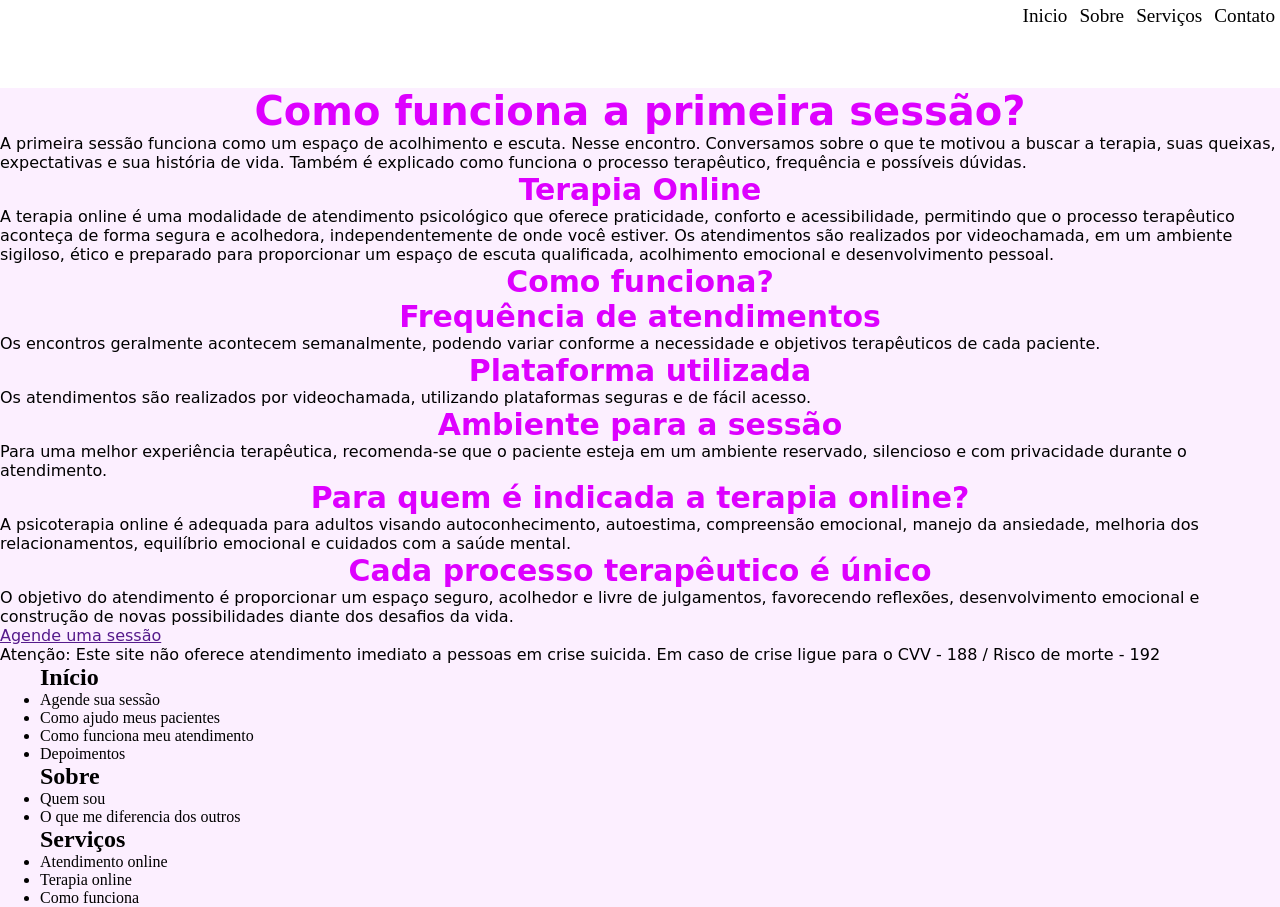
==== servicos.html @ 7c6607d5 "Adicionando conteúdo em desenvolvimento. A estrutura HTML foi elaborada ontem dia 02/06 durante a au" ====
<!DOCTYPE html>
<html lang="pt-br">

<head>
    <meta charset="UTF-8">
    <meta name="viewport" content="width=device-width, initial-scale=1.0">
    <title> Projeto Integrador</title>

    <style>
        *,
        *::after,
        *::before {
            margin: 0;
            padding: none;
        }

     

        body {
            background-color: #FCEFFF;
        }



        header {

            padding: 5px;
            background-color: white;
            height: 78px;
        }

        nav {
            display: flex;
            justify-content: space-between;
            align-items: center;
        }

        nav ul {
            list-style-type: none;
            gap: 0.75rem;
            display: flex;
        }




        nav a {
            text-decoration: none;
            text-align: right;
            color: black;
            width: 90px;
            font-size: 1.2rem;
            font-weight: none;
        }

        main {
            font-family: system-ui, -apple-system, BlinkMacSystemFont, 'Segoe UI', Roboto, Oxygen, Ubuntu, Cantarell, 'Open Sans', 'Helvetica Neue', sans-serif;

            h1,
            h2 {
                color: #DD00FF;
                text-align: center;
            }

            h1 {
                font-size: 2.5rem;

            }

            h2 {
                font-size: 1.87rem;

            }
        }

        .principal{

            display: flex;
            flex-direction: row;
            justify-content: space-around;
        }

                        


    </style>
</head>

<body>
    <header class="cabecalho">
        <nav class="cabecalho__layout">
            <img src="../Imagens para exercícios/Logotipo - Mode Light 2.0.jpg" alt="">
            <ul class="cabecalho__navegacao">
                <li><a href="#">Inicio</a></li>
                <li><a href="#">Sobre</a></li>
                <li><a href="#">Serviços</a></li>
                <li><a href="#">Contato</a></li>
            </ul>
        </nav>
    </header>
    <main>

        <div class="principal">
            <div class="inform">
                <h1> Como funciona a primeira sessão?</h1>

                <p>
                    A primeira sessão funciona como um espaço de acolhimento e escuta. Nesse encontro. Conversamos sobre
                    o
                    que te
                    motivou a buscar a terapia, suas queixas, expectativas e sua história de vida. Também é explicado
                    como
                    funciona
                    o processo terapêutico, frequência e possíveis dúvidas.
                </p>
            </div>

            <img class="img-principal" src="../Imagens para exercícios/MILENE FUNDO LIMPO 1.png" alt="">
        </div>







        <article>

            <h2>Terapia Online</h2>
            <p>A terapia online é uma modalidade de atendimento psicológico que oferece praticidade, conforto e
                acessibilidade, permitindo que o processo terapêutico aconteça de forma segura e acolhedora,
                independentemente de onde você estiver. Os atendimentos são realizados por videochamada, em um ambiente
                sigiloso, ético e preparado para proporcionar um espaço de escuta qualificada, acolhimento emocional e
                desenvolvimento pessoal.
            </p>
        </article>

        <article>
            <h2> Como funciona? </h2>
        </article>

        <article class="card">
            <h2>Frequência de atendimentos</h2>
            <p>Os encontros geralmente acontecem semanalmente, podendo variar conforme a necessidade e objetivos
                terapêuticos de cada paciente.</p>
        </article>

        <article class="card">
            <h2>Plataforma utilizada</h2>
            <p>Os atendimentos são realizados por videochamada, utilizando plataformas seguras e de fácil acesso.</p>
        </article>

        <article class="card">
            <h2>Ambiente para a sessão</h2>
            <p>Para uma melhor experiência terapêutica, recomenda-se que o paciente esteja em um ambiente reservado,
                silencioso e com privacidade durante o atendimento.</p>
        </article>

        <article class="card">
            <h2>Para quem é indicada a terapia online?</h2>
            <p>A psicoterapia online é adequada para adultos visando autoconhecimento, autoestima, compreensão
                emocional, manejo da ansiedade, melhoria dos relacionamentos, equilíbrio emocional e cuidados com a
                saúde mental.</p>
        </article>

        <article class="banner">
            <h2>Cada processo terapêutico é único</h2>
            <p>O objetivo do atendimento é proporcionar um espaço seguro, acolhedor e livre de julgamentos, favorecendo
                reflexões, desenvolvimento emocional e construção de novas possibilidades diante dos desafios da vida.
            </p>
            <a href="">Agende uma sessão</a>
            <img src="" alt="">
        </article>

        <p>Atenção: Este site não oferece atendimento imediato a pessoas em crise suicida.
            Em caso de crise ligue para o CVV - 188 / Risco de morte - 192</p>

    </main>

    <footer class="rodape">


        <ul class="inicio">
            <h2>Início</h2>
            <li>Agende sua sessão</li>
            <li>Como ajudo meus pacientes</li>
            <li>Como funciona meu atendimento</li>
            <li>Depoimentos</li>
        </ul>
        <ul class="sobre">
            <h2>Sobre</h2>
            <li>Quem sou </li>
            <li>O que me diferencia dos outros</li>

        </ul>

        <ul class="servicos">
            <h2>Serviços</h2>
            <li>Atendimento online</li>
            <li>Terapia online</li>
            <li>Como funciona</li>

        </ul>

    </footer>








</body>

</html>
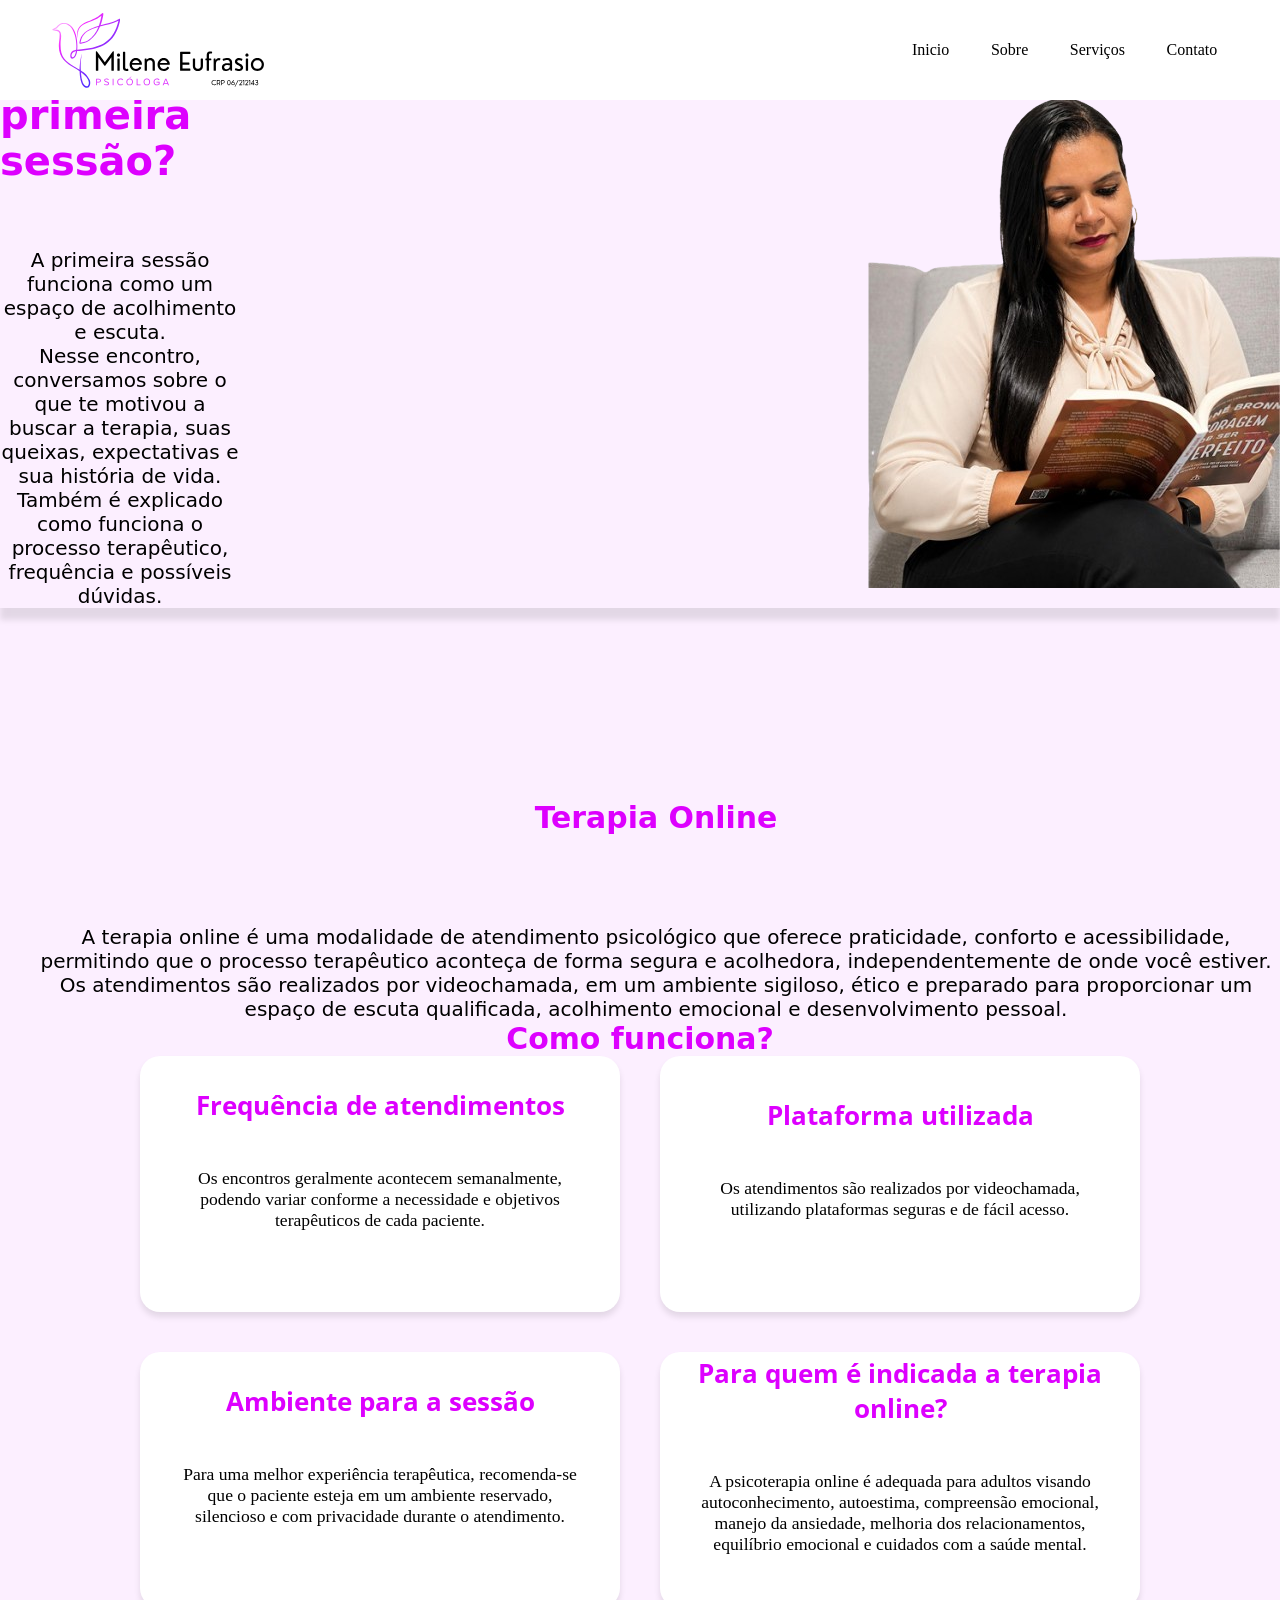
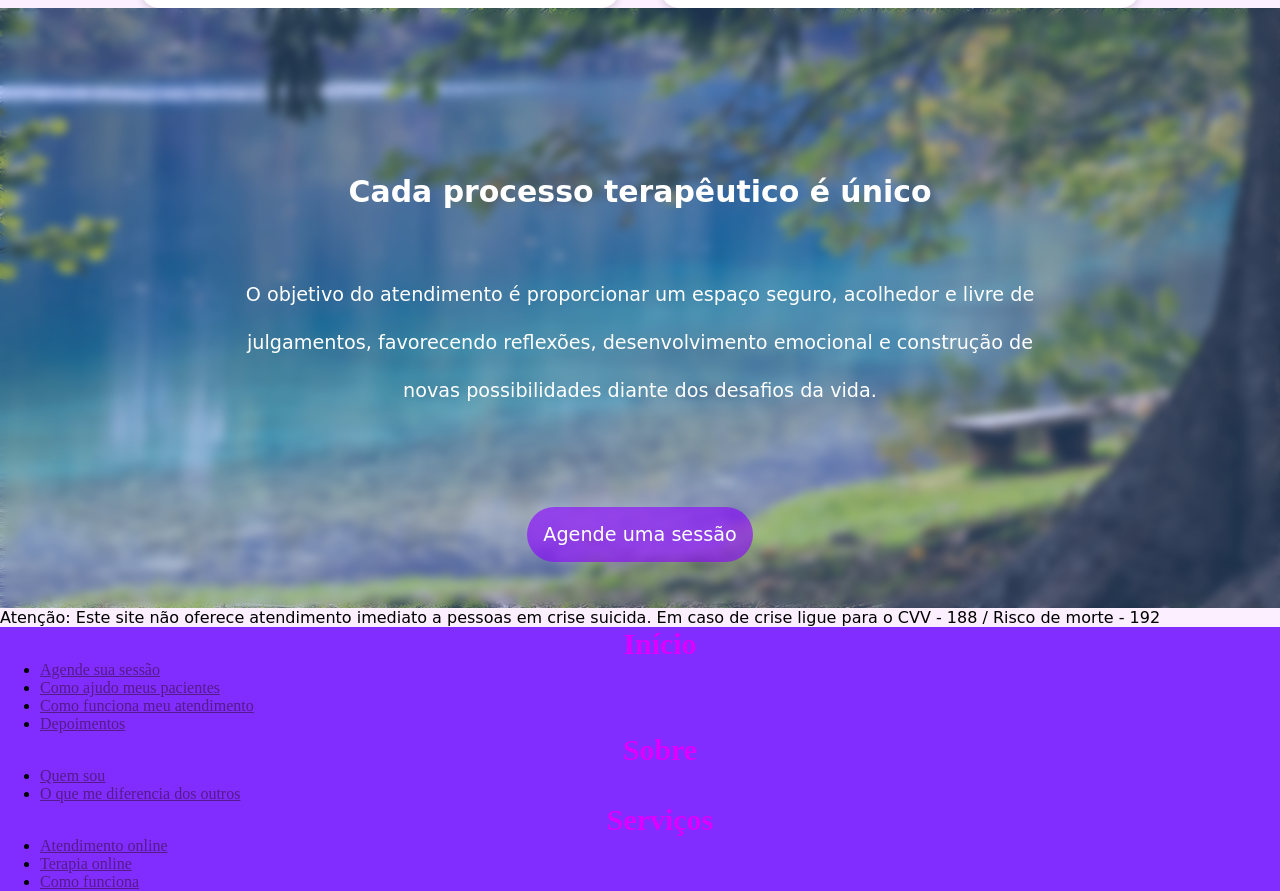
==== commit 25db27fc: "Feito HOJE ," ====
--- a/servicos.html
+++ b/servicos.html
@@ -1,95 +1,20 @@
 <!DOCTYPE html>
 <html lang="pt-br">
-
-<head>
-    <meta charset="UTF-8">
-    <meta name="viewport" content="width=device-width, initial-scale=1.0">
-    <title> Projeto Integrador</title>
-
-    <style>
-        *,
-        *::after,
-        *::before {
-            margin: 0;
-            padding: none;
-        }
-
-     
-
-        body {
-            background-color: #FCEFFF;
-        }
+    
+    <head>
+        <meta charset="UTF-8">
+        <meta name="viewport" content="width=device-width, initial-scale=1.0">
+        <title> Projeto Integrador</title>
+        
+   <link rel="stylesheet" href="assets/css/servicos.css">
+    
+</head>
 
 
-
-        header {
-
-            padding: 5px;
-            background-color: white;
-            height: 78px;
-        }
-
-        nav {
-            display: flex;
-            justify-content: space-between;
-            align-items: center;
-        }
-
-        nav ul {
-            list-style-type: none;
-            gap: 0.75rem;
-            display: flex;
-        }
-
-
-
-
-        nav a {
-            text-decoration: none;
-            text-align: right;
-            color: black;
-            width: 90px;
-            font-size: 1.2rem;
-            font-weight: none;
-        }
-
-        main {
-            font-family: system-ui, -apple-system, BlinkMacSystemFont, 'Segoe UI', Roboto, Oxygen, Ubuntu, Cantarell, 'Open Sans', 'Helvetica Neue', sans-serif;
-
-            h1,
-            h2 {
-                color: #DD00FF;
-                text-align: center;
-            }
-
-            h1 {
-                font-size: 2.5rem;
-
-            }
-
-            h2 {
-                font-size: 1.87rem;
-
-            }
-        }
-
-        .principal{
-
-            display: flex;
-            flex-direction: row;
-            justify-content: space-around;
-        }
-
-                        
-
-
-    </style>
-</head>
-
 <body>
-    <header class="cabecalho">
+    <header class="cabecalho" style="background-color: white;">
         <nav class="cabecalho__layout">
-            <img src="../Imagens para exercícios/Logotipo - Mode Light 2.0.jpg" alt="">
+            <img src="assets/imgs/logotipo.svg" alt="" class="logotipo">
             <ul class="cabecalho__navegacao">
                 <li><a href="#">Inicio</a></li>
                 <li><a href="#">Sobre</a></li>
@@ -104,101 +29,111 @@
             <div class="inform">
                 <h1> Como funciona a primeira sessão?</h1>
 
-                <p>
-                    A primeira sessão funciona como um espaço de acolhimento e escuta. Nesse encontro. Conversamos sobre
-                    o
-                    que te
-                    motivou a buscar a terapia, suas queixas, expectativas e sua história de vida. Também é explicado
-                    como
-                    funciona
-                    o processo terapêutico, frequência e possíveis dúvidas.
-                </p>
+                <p>A primeira sessão funciona como um espaço de acolhimento e escuta. <br> Nesse encontro, conversamos sobre o que te motivou a buscar a terapia, suas queixas, expectativas e sua história de vida. <br> Também é explicado como funciona o processo terapêutico, frequência e possíveis dúvidas.</p>
+                    
+
+                
+
+
+
             </div>
-
-            <img class="img-principal" src="../Imagens para exercícios/MILENE FUNDO LIMPO 1.png" alt="">
+        
+            <img class="imgprincipal" src="assets/imgs/imgServicos.png">
         </div>
 
 
+        <article class=" terapia">
+
+            <h2>Terapia Online</h2>
+
+            <p>A terapia online é uma modalidade de atendimento psicológico que oferece praticidade, conforto e
+                acessibilidade, permitindo que o processo terapêutico aconteça de forma segura e acolhedora,
+                independentemente de onde você estiver.
+
+            <p>Os atendimentos são realizados por videochamada, em um ambiente
+                sigiloso, ético e preparado para proporcionar um espaço de escuta qualificada, acolhimento emocional e
+                desenvolvimento pessoal.</p>
+            </p>
+            </article>
+
+            <article class="cards">
+                <h2> Como funciona? </h2>
+                <div class="container">
+                    <article class="card">
+                        <h3>Frequência de atendimentos</h3>
+                        <p>Os encontros geralmente acontecem semanalmente, podendo variar conforme a necessidade e
+                            objetivos
+                            terapêuticos de cada paciente.</p>
+                    </article>
+
+                    <article class="card">
+                        <h3>Plataforma utilizada</h3>
+                        <p>Os atendimentos são realizados por videochamada, utilizando plataformas seguras e de fácil
+                            acesso.
+                        </p>
+                    </article>
+
+                    <article class="card">
+                        <h3>Ambiente para a sessão</h3>
+                        <p>Para uma melhor experiência terapêutica, recomenda-se que o paciente esteja em um ambiente
+                            reservado,
+                            silencioso e com privacidade durante o atendimento.</p>
+                    </article>
+
+                    <article class="card">
+                        <h3>Para quem é indicada a terapia online?</h3>
+                        <p>A psicoterapia online é adequada para adultos visando autoconhecimento, autoestima,
+                            compreensão
+                            emocional, manejo da ansiedade, melhoria dos relacionamentos, equilíbrio emocional e
+                            cuidados
+                            com a
+                            saúde mental.</p>
+                    </article>
+
+                </div>
+            </article>
 
 
+            <article class="banner">
+                <div class="interno">
+                    <h2>Cada processo terapêutico é único</h2>
 
+                    <p>O objetivo do atendimento é proporcionar um espaço seguro, acolhedor e livre de julgamentos,
+                        favorecendo
+                        reflexões, desenvolvimento emocional e construção de novas possibilidades diante dos desafios da
+                        vida.
+                    </p>
+                    <a href="">Agende uma sessão</a>
 
+                </div>
+            </article>
 
-        <article>
-
-            <h2>Terapia Online</h2>
-            <p>A terapia online é uma modalidade de atendimento psicológico que oferece praticidade, conforto e
-                acessibilidade, permitindo que o processo terapêutico aconteça de forma segura e acolhedora,
-                independentemente de onde você estiver. Os atendimentos são realizados por videochamada, em um ambiente
-                sigiloso, ético e preparado para proporcionar um espaço de escuta qualificada, acolhimento emocional e
-                desenvolvimento pessoal.
-            </p>
-        </article>
-
-        <article>
-            <h2> Como funciona? </h2>
-        </article>
-
-        <article class="card">
-            <h2>Frequência de atendimentos</h2>
-            <p>Os encontros geralmente acontecem semanalmente, podendo variar conforme a necessidade e objetivos
-                terapêuticos de cada paciente.</p>
-        </article>
-
-        <article class="card">
-            <h2>Plataforma utilizada</h2>
-            <p>Os atendimentos são realizados por videochamada, utilizando plataformas seguras e de fácil acesso.</p>
-        </article>
-
-        <article class="card">
-            <h2>Ambiente para a sessão</h2>
-            <p>Para uma melhor experiência terapêutica, recomenda-se que o paciente esteja em um ambiente reservado,
-                silencioso e com privacidade durante o atendimento.</p>
-        </article>
-
-        <article class="card">
-            <h2>Para quem é indicada a terapia online?</h2>
-            <p>A psicoterapia online é adequada para adultos visando autoconhecimento, autoestima, compreensão
-                emocional, manejo da ansiedade, melhoria dos relacionamentos, equilíbrio emocional e cuidados com a
-                saúde mental.</p>
-        </article>
-
-        <article class="banner">
-            <h2>Cada processo terapêutico é único</h2>
-            <p>O objetivo do atendimento é proporcionar um espaço seguro, acolhedor e livre de julgamentos, favorecendo
-                reflexões, desenvolvimento emocional e construção de novas possibilidades diante dos desafios da vida.
-            </p>
-            <a href="">Agende uma sessão</a>
-            <img src="" alt="">
-        </article>
-
-        <p>Atenção: Este site não oferece atendimento imediato a pessoas em crise suicida.
-            Em caso de crise ligue para o CVV - 188 / Risco de morte - 192</p>
+            <p>Atenção: Este site não oferece atendimento imediato a pessoas em crise suicida.
+                Em caso de crise ligue para o CVV - 188 / Risco de morte - 192</p>
 
     </main>
 
     <footer class="rodape">
 
 
-        <ul class="inicio">
+        <ul class="footer">
             <h2>Início</h2>
-            <li>Agende sua sessão</li>
-            <li>Como ajudo meus pacientes</li>
-            <li>Como funciona meu atendimento</li>
-            <li>Depoimentos</li>
-        </ul>
-        <ul class="sobre">
+            <li><a href="">Agende sua sessão</a></li>
+            <li><a href="">Como ajudo meus pacientes</a></li>
+            <li><a href="">Como funciona meu atendimento</a></li>
+            <li><a href="">Depoimentos</a></li>
+      
+       
             <h2>Sobre</h2>
-            <li>Quem sou </li>
-            <li>O que me diferencia dos outros</li>
+            <li><a href="">Quem sou </a></li>
+            <li><a href="">O que me diferencia dos outros</a></li>
 
-        </ul>
+      
 
-        <ul class="servicos">
             <h2>Serviços</h2>
-            <li>Atendimento online</li>
-            <li>Terapia online</li>
-            <li>Como funciona</li>
+            <li><a href="">Atendimento online</a></li>
+            <li><a href="">Terapia online</a></li>
+            <li><a href="">Como funciona</a></li>
 
         </ul>
 
--- a/assets/css/servicos.css
+++ b/assets/css/servicos.css
@@ -0,0 +1,204 @@
+@import url(variaveis.css);
+@import url(animacoes.css);
+@import url(componentes.css);
+
+*,
+*::after,
+*::before {
+margin: 0;
+padding: none;
+}
+
+
+body {
+background-color: #FCEFFF;
+}
+
+
+h1,
+h2,
+h3 {
+color: #DD00FF;
+
+
+}
+
+h2 {
+font-size: 1.87rem;
+text-align: center;
+}
+
+main {
+font-family: system-ui, -apple-system, BlinkMacSystemFont, 'Segoe UI', Roboto, Oxygen, Ubuntu, Cantarell, 'Open Sans', 'Helvetica Neue', sans-serif;
+
+h1 {
+font-size: 2.5rem;
+
+}
+
+.principal {
+align-items: center;
+display: flex;
+flex-direction: row;
+justify-content: space-around;
+
+box-shadow: rgba(0, 0, 0, 0.100) 0px 12px 6px;
+border-radius: 0px;
+
+
+
+
+
+.inform { 
+    max-width: 800px;
+    padding-inline-end: 600px;
+    display: flex;
+    align-items: center;
+    gap: 4rem;
+    flex-direction: column;
+    p {
+        text-align: center;
+        font-size: 1.25rem;
+        
+
+    }
+
+}
+
+}
+
+.terapia {
+
+margin-top: 12rem;
+text-align: center;
+font-size: 1.25rem;
+margin-left: 2rem;
+
+h2 {
+    text-align: center;
+    margin-bottom: 90px;
+}
+
+
+}
+
+.cards {
+display: flex;
+max-width: 1000px;
+margin-inline: auto;
+
+
+
+
+flex-direction: column;
+
+}
+
+.card {
+display: flex;
+flex-direction: column;
+justify-content: center;
+text-align: center;
+align-items: center;
+gap: 45px;
+width: 28rem;
+height: 14rem;
+padding: 1rem;
+background-color: white;
+box-shadow: rgba(0, 0, 0, 0.100) 0px 5px 6px;
+border-radius: 20px;
+
+p {
+    width: 25rem;
+    font-family: Roboto;
+    font-size: 1.1rem;
+    font-weight: 400;
+    margin-top: 50px;
+}
+
+h3 {
+    font-family: 'Open Sans';
+    font-size: 1.6rem;
+    margin-block: -50px;
+
+
+}
+
+
+
+
+
+}
+
+.container {
+display: flex;
+
+flex-wrap: wrap;
+align-items: center;
+gap: 40px;
+
+
+}
+
+.banner {
+background-size: cover;
+background-repeat: no-repeat;
+background-position: 0 80%;
+background-image: url(../imgs/fundo.jpg);
+height: 600px;
+position: relative;
+z-index: 0;
+}
+
+.banner::before {
+content: "";
+position: absolute;
+inset: 0;
+background-color: rgba(98, 166, 255, 0.30);
+z-index: 1;
+backdrop-filter: blur(5px);
+}
+
+
+.interno {
+
+    text-align: center;
+    font-size: 1.2rem;
+    margin-bottom: 4rem;
+    padding: 10rem;
+    position: relative;
+    z-index: 2;
+    color: white;
+    line-height: 3rem;
+
+    h2 {
+        color: white;
+        margin-block-end: 55px;
+    }
+
+    p {
+        margin-inline: auto;
+        max-width: 800px;
+    }
+
+
+
+    a {
+        text-decoration: none;
+        color: white;
+        background-color: #8a04ff9f;
+        padding: 1rem;
+        line-height: 15rem;
+        border-radius: 3rem;
+
+    }
+}
+}
+
+.rodape {
+    background-color: black;
+}
+
+.footer {
+    background-color: #812DFF;
+}
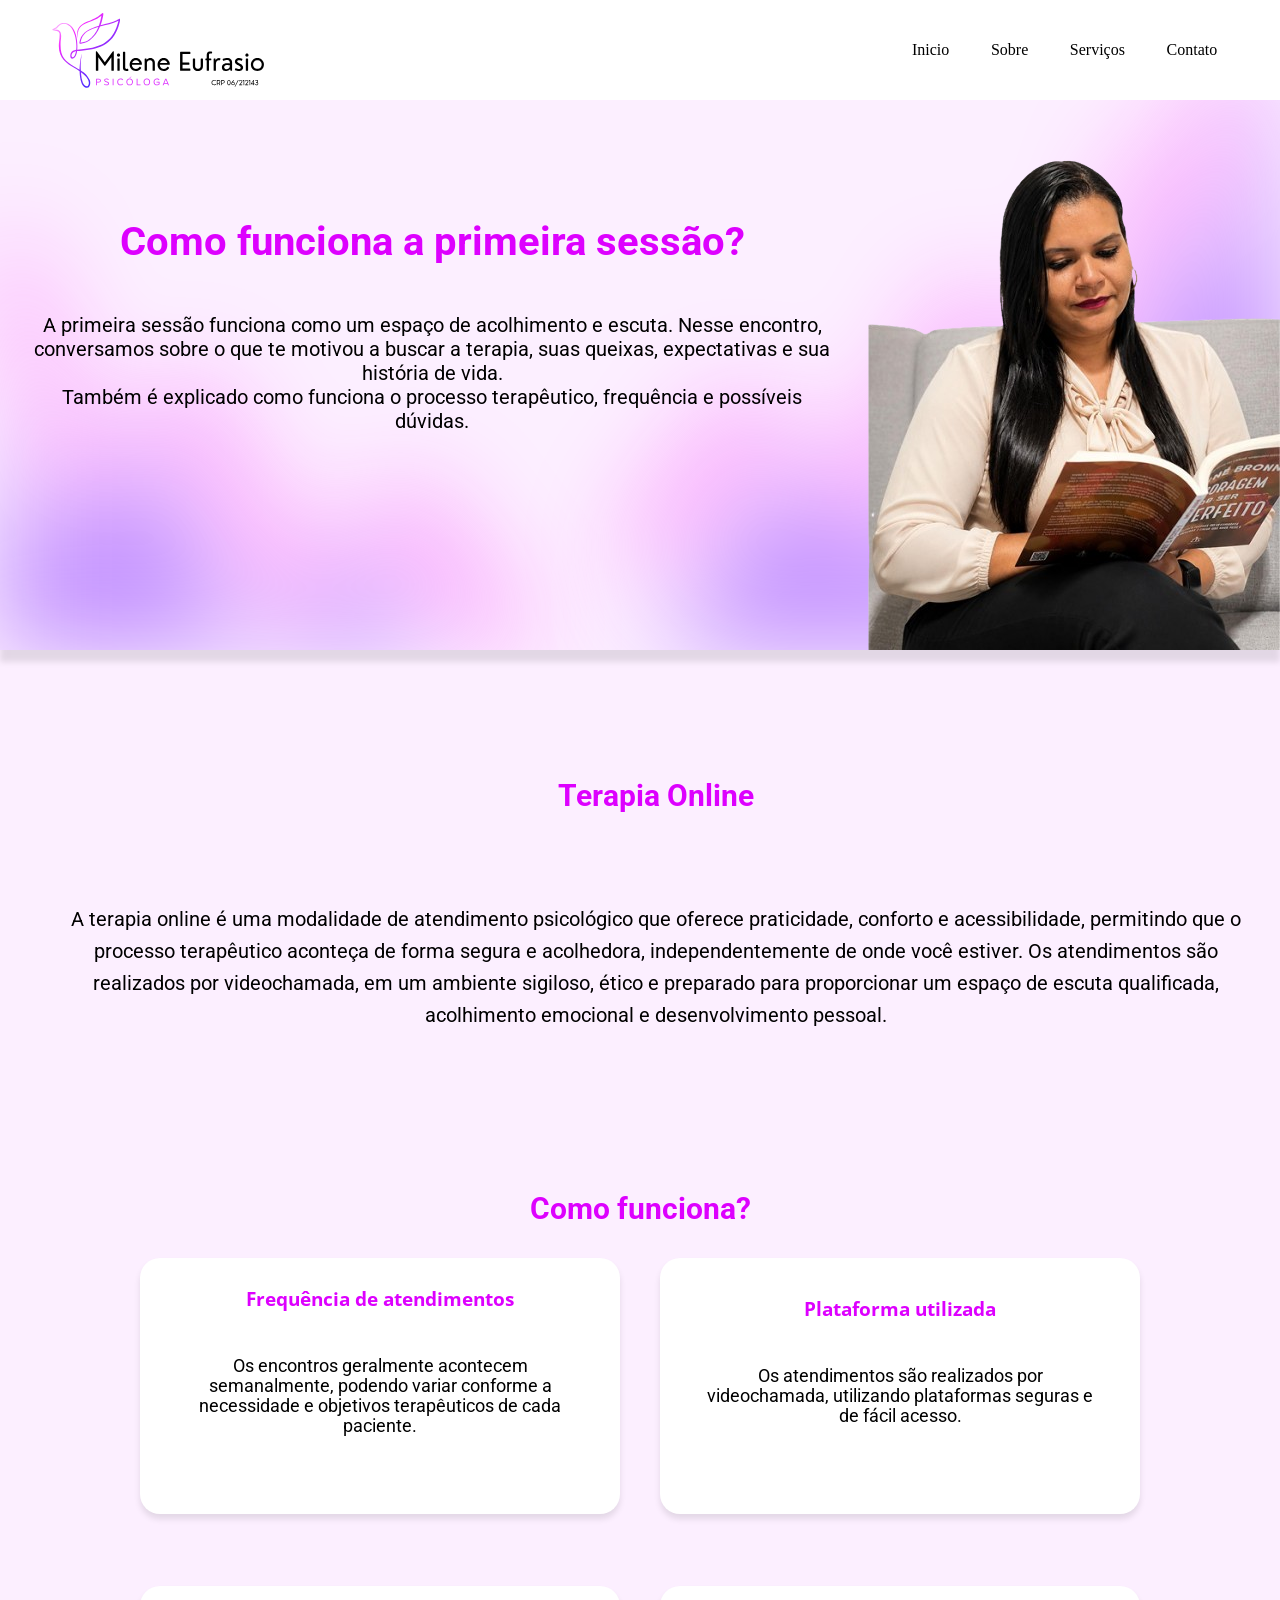
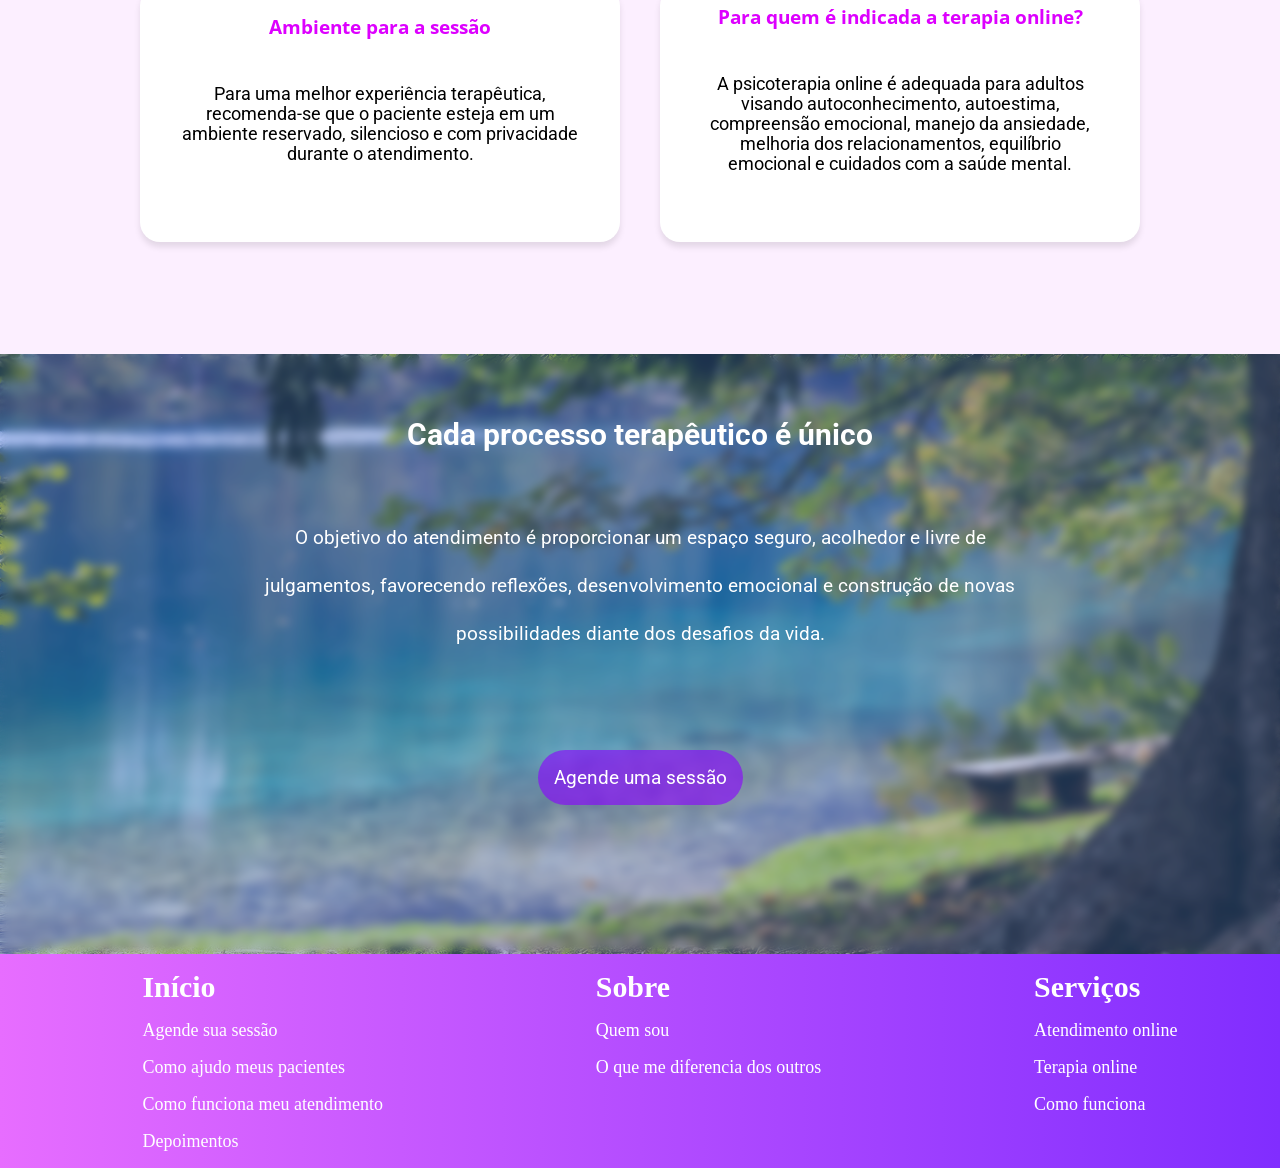
==== commit 071abe05: "hoje 09/06" ====
--- a/servicos.html
+++ b/servicos.html
@@ -1,13 +1,13 @@
 <!DOCTYPE html>
 <html lang="pt-br">
-    
-    <head>
-        <meta charset="UTF-8">
-        <meta name="viewport" content="width=device-width, initial-scale=1.0">
-        <title> Projeto Integrador</title>
-        
-   <link rel="stylesheet" href="assets/css/servicos.css">
-    
+
+<head>
+    <meta charset="UTF-8">
+    <meta name="viewport" content="width=device-width, initial-scale=1.0">
+    <title> Projeto Integrador</title>
+
+    <link rel="stylesheet" href="assets/css/servicos.css">
+
 </head>
 
 
@@ -29,15 +29,18 @@
             <div class="inform">
                 <h1> Como funciona a primeira sessão?</h1>
 
-                <p>A primeira sessão funciona como um espaço de acolhimento e escuta. <br> Nesse encontro, conversamos sobre o que te motivou a buscar a terapia, suas queixas, expectativas e sua história de vida. <br> Também é explicado como funciona o processo terapêutico, frequência e possíveis dúvidas.</p>
-                    
+                <p>A primeira sessão funciona como um espaço de acolhimento e escuta. Nesse encontro, conversamos
+                    sobre o que te motivou a buscar a terapia, suas queixas, expectativas e sua história de vida. <br>
+                    Também é explicado como funciona o processo terapêutico, frequência e possíveis dúvidas.</p>
 
-                
+
+
 
 
 
             </div>
-        
+              <img class="esquerdo" src="assets/imgs/efeitoEsquerdo.svg" alt="efeitobackground">
+              <img class="direito"  src="assets/imgs/efeitoDireito.svg" alt="efeitobackground">
             <img class="imgprincipal" src="assets/imgs/imgServicos.png">
         </div>
 
@@ -46,56 +49,55 @@
 
             <h2>Terapia Online</h2>
 
-            <p>A terapia online é uma modalidade de atendimento psicológico que oferece praticidade, conforto e
+            <p class="largura">A terapia online é uma modalidade de atendimento psicológico que oferece praticidade, conforto e
                 acessibilidade, permitindo que o processo terapêutico aconteça de forma segura e acolhedora,
-                independentemente de onde você estiver.
-
-            <p>Os atendimentos são realizados por videochamada, em um ambiente
+                independentemente de onde você estiver.  Os atendimentos são realizados por videochamada, em um ambiente
                 sigiloso, ético e preparado para proporcionar um espaço de escuta qualificada, acolhimento emocional e
                 desenvolvimento pessoal.</p>
-            </p>
-            </article>
+            
+        </article>
 
-            <article class="cards">
-                <h2> Como funciona? </h2>
-                <div class="container">
-                    <article class="card">
-                        <h3>Frequência de atendimentos</h3>
-                        <p>Os encontros geralmente acontecem semanalmente, podendo variar conforme a necessidade e
-                            objetivos
-                            terapêuticos de cada paciente.</p>
-                    </article>
+        <article class="cards">
+            <h2> Como funciona? </h2>
+            <div class="container">
+                <article class="card">
+                    <h3>Frequência de atendimentos</h3>
+                    <p>Os encontros geralmente acontecem semanalmente, podendo variar conforme a necessidade e
+                        objetivos
+                        terapêuticos de cada paciente.</p>
+                </article>
 
-                    <article class="card">
-                        <h3>Plataforma utilizada</h3>
-                        <p>Os atendimentos são realizados por videochamada, utilizando plataformas seguras e de fácil
-                            acesso.
-                        </p>
-                    </article>
+                <article class="card">
+                    <h3>Plataforma utilizada</h3>
+                    <p>Os atendimentos são realizados por videochamada, utilizando plataformas seguras e de fácil
+                        acesso.
+                    </p>
+                </article>
 
-                    <article class="card">
-                        <h3>Ambiente para a sessão</h3>
-                        <p>Para uma melhor experiência terapêutica, recomenda-se que o paciente esteja em um ambiente
-                            reservado,
-                            silencioso e com privacidade durante o atendimento.</p>
-                    </article>
+                <article class="card">
+                    <h3>Ambiente para a sessão</h3>
+                    <p>Para uma melhor experiência terapêutica, recomenda-se que o paciente esteja em um ambiente
+                        reservado,
+                        silencioso e com privacidade durante o atendimento.</p>
+                </article>
 
-                    <article class="card">
-                        <h3>Para quem é indicada a terapia online?</h3>
-                        <p>A psicoterapia online é adequada para adultos visando autoconhecimento, autoestima,
-                            compreensão
-                            emocional, manejo da ansiedade, melhoria dos relacionamentos, equilíbrio emocional e
-                            cuidados
-                            com a
-                            saúde mental.</p>
-                    </article>
+                <article class="card">
+                    <h3>Para quem é indicada a terapia online?</h3>
+                    <p>A psicoterapia online é adequada para adultos visando autoconhecimento, autoestima,
+                        compreensão
+                        emocional, manejo da ansiedade, melhoria dos relacionamentos, equilíbrio emocional e
+                        cuidados
+                        com a
+                        saúde mental.</p>
+                </article>
 
-                </div>
-            </article>
+            </div>
+        </article>
 
 
-            <article class="banner">
-                <div class="interno">
+        <article class="banner">
+            <div class="interno">
+                <div>
                     <h2>Cada processo terapêutico é único</h2>
 
                     <p>O objetivo do atendimento é proporcionar um espaço seguro, acolhedor e livre de julgamentos,
@@ -104,47 +106,55 @@
                         vida.
                     </p>
                     <a href="">Agende uma sessão</a>
-
                 </div>
-            </article>
-
-            <p>Atenção: Este site não oferece atendimento imediato a pessoas em crise suicida.
-                Em caso de crise ligue para o CVV - 188 / Risco de morte - 192</p>
-
+            </div>
+           
+        </article>
+        
+        
     </main>
-
+    
     <footer class="rodape">
-
-
-        <ul class="footer">
-            <h2>Início</h2>
-            <li><a href="">Agende sua sessão</a></li>
-            <li><a href="">Como ajudo meus pacientes</a></li>
-            <li><a href="">Como funciona meu atendimento</a></li>
-            <li><a href="">Depoimentos</a></li>
-      
-       
-            <h2>Sobre</h2>
-            <li><a href="">Quem sou </a></li>
-            <li><a href="">O que me diferencia dos outros</a></li>
-
-      
-
-            <h2>Serviços</h2>
-            <li><a href="">Atendimento online</a></li>
-            <li><a href="">Terapia online</a></li>
-            <li><a href="">Como funciona</a></li>
-
-        </ul>
+        
+            <ul>
+                
+                <li>
+                    <h2>Início</h2>
+                </li>
+                
+                <li><a href="">Agende sua sessão</a></li>
+                <li><a href="">Como ajudo meus pacientes</a></li>
+                <li><a href="">Como funciona meu atendimento</a></li>
+                <li><a href="">Depoimentos</a></li>
+            </ul>
+            
+            <ul>
+                
+                <li>
+                    <h2>Sobre</h2>
+                </li>
+                
+                <li><a href="">Quem sou </a></li>
+                <li><a href="">O que me diferencia dos outros</a></li>
+                
+            </ul>
+            
+            <ul>
+                
+                <li>
+                    <h2>Serviços</h2>
+                </li>
+                <li><a href="">Atendimento online</a></li>
+                <li><a href="">Terapia online</a></li>
+                <li><a href="">Como funciona</a></li>
+                
+            </ul>
 
     </footer>
-
-
-
-
-
-
-
+    
+    
+    
+    
 
 </body>
 
--- a/assets/css/servicos.css
+++ b/assets/css/servicos.css
@@ -1,171 +1,227 @@
 @import url(variaveis.css);
 @import url(animacoes.css);
 @import url(componentes.css);
+@import url('https://fonts.googleapis.com/css2?family=Roboto:ital,wght@0,100..900;1,100..900&display=swap');
 
 *,
 *::after,
 *::before {
-margin: 0;
-padding: none;
+    margin: 0;
+    padding: none;
 }
 
 
 body {
-background-color: #FCEFFF;
+    background-color: #FCEFFF;
 }
 
 
 h1,
 h2,
 h3 {
-color: #DD00FF;
+    color: #DD00FF;
 
 
 }
 
 h2 {
-font-size: 1.87rem;
-text-align: center;
+    font-size: 1.87rem;
+    text-align: center;
 }
 
 main {
-font-family: system-ui, -apple-system, BlinkMacSystemFont, 'Segoe UI', Roboto, Oxygen, Ubuntu, Cantarell, 'Open Sans', 'Helvetica Neue', sans-serif;
-
-h1 {
-font-size: 2.5rem;
-
-}
-
-.principal {
-align-items: center;
-display: flex;
-flex-direction: row;
-justify-content: space-around;
-
-box-shadow: rgba(0, 0, 0, 0.100) 0px 12px 6px;
-border-radius: 0px;
-
-
-
-
-
-.inform { 
-    max-width: 800px;
-    padding-inline-end: 600px;
-    display: flex;
+    font-family: 'Roboto', sans-serif;
+
+    h1 {
+        font-size: 2.5rem;
+        margin-block-end: 3rem;
+
+    }
+
+    .principal {
+
+        margin-inline: auto;
+        max-width: 2200px;
+        align-items: center;
+        display: flex;
+        height: 650px;
+        flex-direction: row;
+        justify-content: space-between;
+        padding-inline-start: 2rem;
+
+        position: relative;
+        box-shadow: rgba(0, 0, 0, 0.100) 0px 12px 6px;
+        border-radius: 0px;
+        overflow: hidden;
+
+        .esquerdo {
+            position: absolute;
+            left: 0;
+            bottom: 0;
+            z-index: -1;
+            filter: blur(50px)
+        }
+
+
+        .direito {
+            position: absolute;
+            right: 0;
+            bottom: 0;
+            z-index: -1;
+            filter: blur(50px)
+        }
+
+        .imgprincipal {
+            align-self: flex-end;
+
+
+        }
+    }
+
+
+
+
+
+
+    .inform {
+        max-width: 800px;
+
+        text-align: center;
+        gap: 4rem;
+        flex-direction: column;
+
+        p {
+            text-align: center;
+            font-size: 1.25rem;
+
+
+        }
+
+    }
+
+}
+
+.terapia {
+
+    margin-top: 8rem;
+    text-align: center;
+    font-size: 1.25rem;
+    margin-left: 2rem;
+
+    .largura {
+        line-height: 2rem;
+        width: 75rem;
+        
+        margin: 0 auto;
+       
+    }
+
+    h2 {
+        text-align: center;
+        margin-bottom: 90px;
+    }
+
+
+}
+
+
+
+
+.cards {
+    display: flex;
+    margin-top: 10rem;
+    max-width: 1000px;
+    margin-inline: auto;
+
+
+
+
+    flex-direction: column;
+
+}
+
+.card {
+    display: flex;
+    flex-direction: column;
+    justify-content: center;
+    text-align: center;
     align-items: center;
-    gap: 4rem;
-    flex-direction: column;
+    margin-top: 2rem;
+    gap: 45px;
+    width: 28rem;
+    height: 14rem;
+    padding: 1rem;
+    background-color: white;
+    box-shadow: rgba(0, 0, 0, 0.100) 0px 5px 6px;
+    border-radius: 20px;
+
     p {
+        width: 25rem;
+        font-family: 'Roboto';
+        font-size: 1.1rem;
+        font-weight: 400;
+        margin-top: 50px;
+    }
+
+    h3 {
+        font-family: 'Open Sans';
+
+        margin-block: -50px;
+
+
+    }
+
+
+
+
+
+}
+
+.container {
+    display: flex;
+
+    flex-wrap: wrap;
+    align-items: center;
+    gap: 40px;
+
+
+}
+
+.banner {
+    background-size: cover;
+    background-repeat: no-repeat;
+    background-position: 0 80%;
+    background-image: url(../imgs/fundo.jpg);
+    height: 600px;
+    position: relative;
+    margin-block-start: 7rem;
+    z-index: 0;
+
+    .atencao {
+        color: #ffffff;
         text-align: center;
-        font-size: 1.25rem;
-        
-
-    }
-
-}
-
-}
-
-.terapia {
-
-margin-top: 12rem;
-text-align: center;
-font-size: 1.25rem;
-margin-left: 2rem;
-
-h2 {
-    text-align: center;
-    margin-bottom: 90px;
-}
-
-
-}
-
-.cards {
-display: flex;
-max-width: 1000px;
-margin-inline: auto;
-
-
-
-
-flex-direction: column;
-
-}
-
-.card {
-display: flex;
-flex-direction: column;
-justify-content: center;
-text-align: center;
-align-items: center;
-gap: 45px;
-width: 28rem;
-height: 14rem;
-padding: 1rem;
-background-color: white;
-box-shadow: rgba(0, 0, 0, 0.100) 0px 5px 6px;
-border-radius: 20px;
-
-p {
-    width: 25rem;
-    font-family: Roboto;
-    font-size: 1.1rem;
-    font-weight: 400;
-    margin-top: 50px;
-}
-
-h3 {
-    font-family: 'Open Sans';
-    font-size: 1.6rem;
-    margin-block: -50px;
-
-
-}
-
-
-
-
-
-}
-
-.container {
-display: flex;
-
-flex-wrap: wrap;
-align-items: center;
-gap: 40px;
-
-
-}
-
-.banner {
-background-size: cover;
-background-repeat: no-repeat;
-background-position: 0 80%;
-background-image: url(../imgs/fundo.jpg);
-height: 600px;
-position: relative;
-z-index: 0;
+        align-items: end;
+    }
 }
 
 .banner::before {
-content: "";
-position: absolute;
-inset: 0;
-background-color: rgba(98, 166, 255, 0.30);
-z-index: 1;
-backdrop-filter: blur(5px);
+    content: "";
+    position: absolute;
+    inset: 0;
+    background-color: rgba(98, 166, 255, 0.30);
+    z-index: 1;
+    backdrop-filter: blur(5px);
 }
 
 
 .interno {
-
+    height: 100%;
     text-align: center;
     font-size: 1.2rem;
-    margin-bottom: 4rem;
-    padding: 10rem;
+    display: flex;
+    justify-content: center;
+    align-items: center;
+   
     position: relative;
     z-index: 2;
     color: white;
@@ -190,15 +246,48 @@
         padding: 1rem;
         line-height: 15rem;
         border-radius: 3rem;
-
-    }
-}
-}
+    }
+
+
+
+
+}
+
+
 
 .rodape {
-    background-color: black;
-}
-
-.footer {
-    background-color: #812DFF;
-}
+
+    padding: 1rem;
+    display: flex;
+    margin-inline: auto;
+    max-width: 1900px;
+    max-height: 300px;
+    background-image: linear-gradient(to right, #E76DFF, #812DFF);
+
+}
+
+.rodape ul {
+
+    display: flex;
+    position: relative;
+    gap: 1rem;
+
+    margin-inline: auto;
+    flex-direction: column;
+
+    align-items: start;
+
+
+    h2 {
+        color: white
+    }
+
+    a {
+        color: white;
+        font-size: 1.125rem;
+        text-decoration: none;
+    }
+
+    list-style-type: none;
+
+}
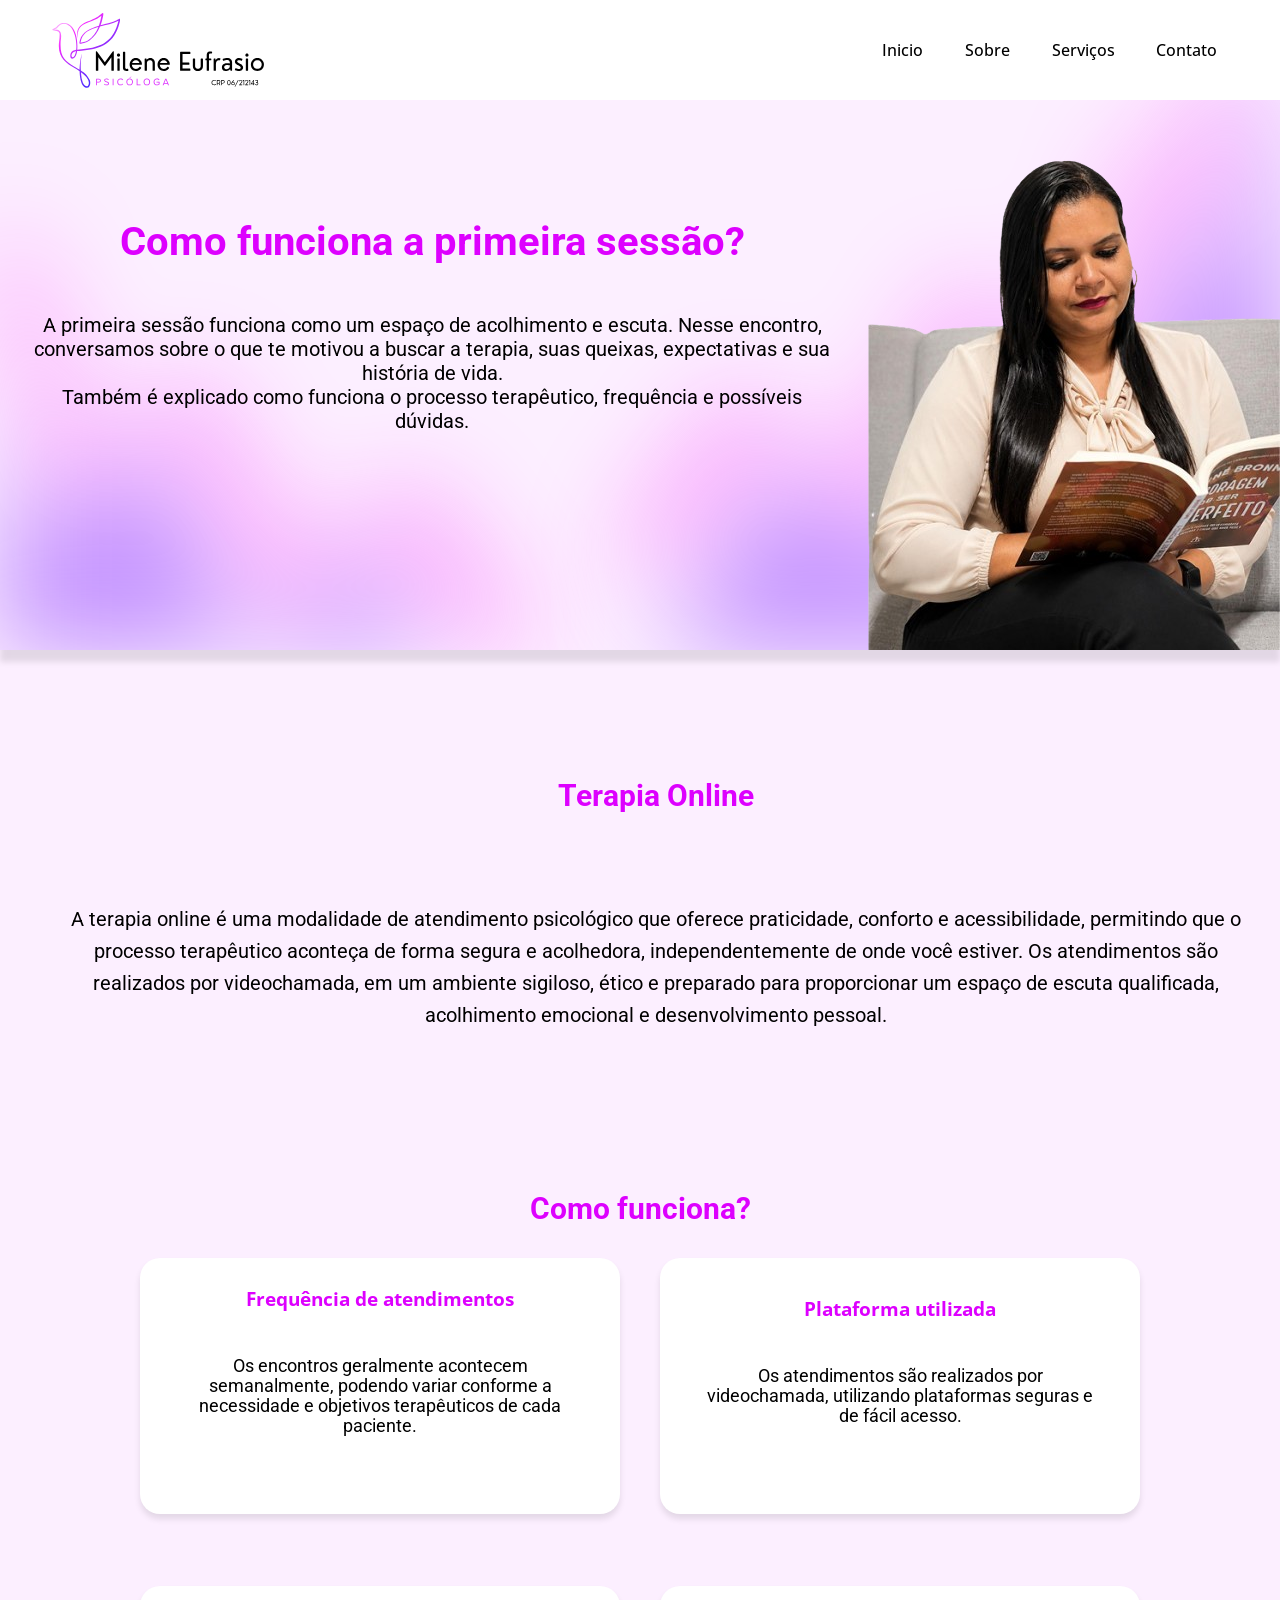
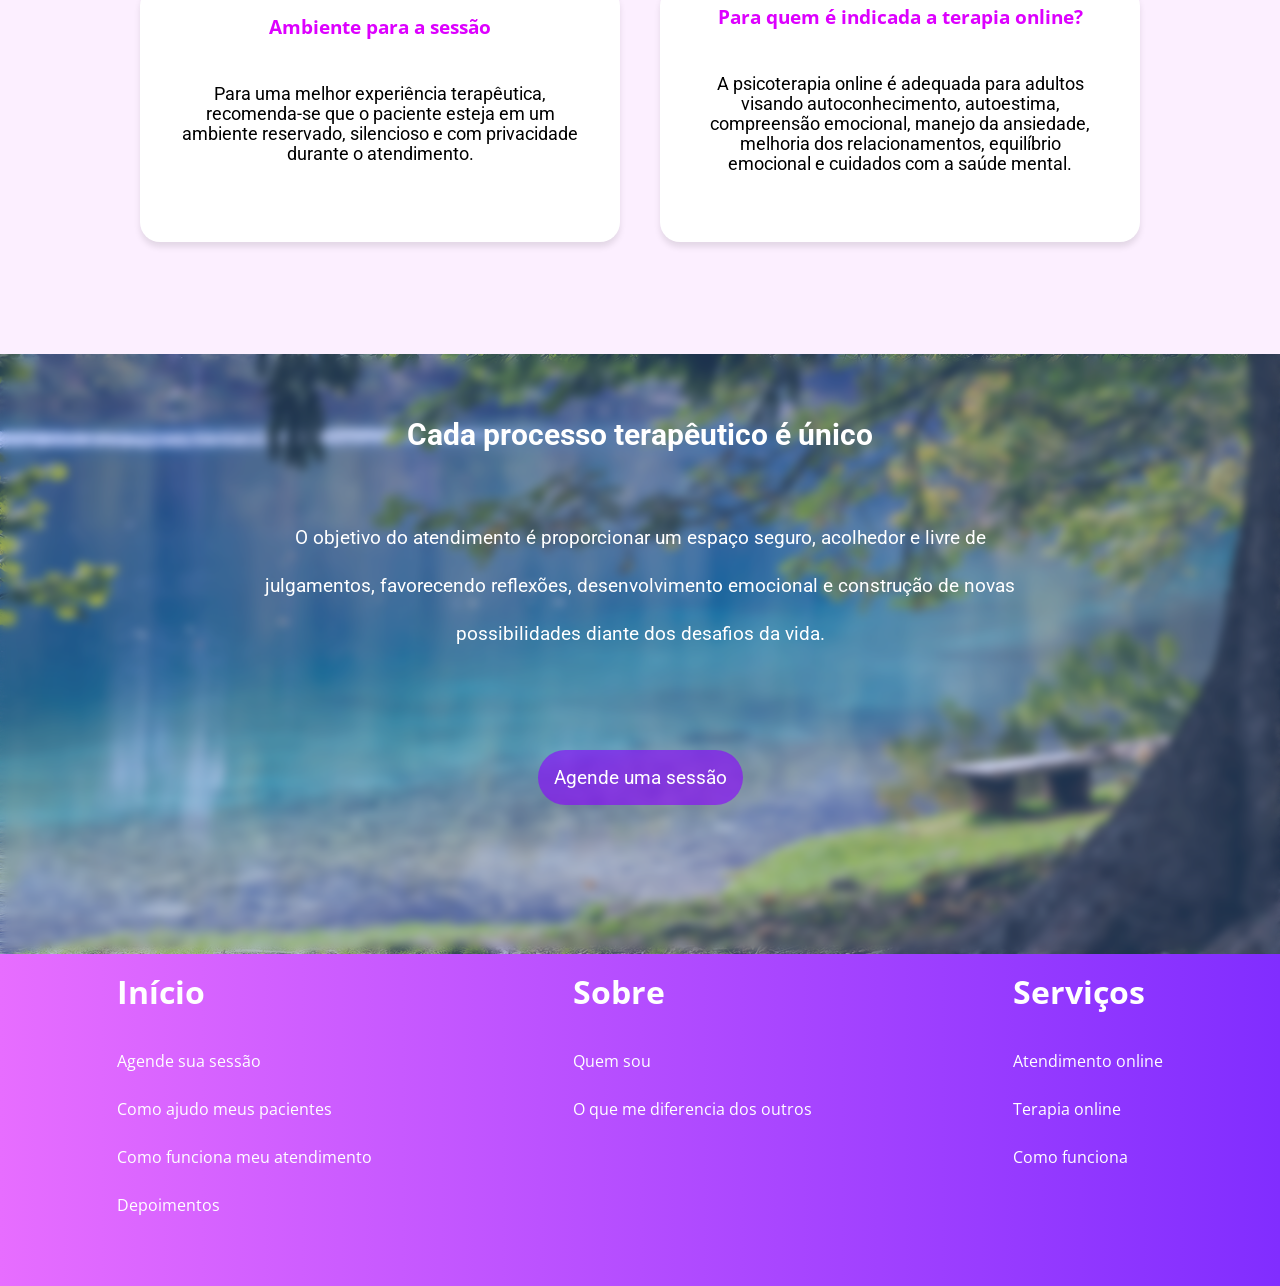
==== commit f8a28912: "Salvando as alterações." ====
--- a/servicos.html
+++ b/servicos.html
@@ -28,16 +28,11 @@
         <div class="principal">
             <div class="inform">
                 <h1> Como funciona a primeira sessão?</h1>
-
-                <p>A primeira sessão funciona como um espaço de acolhimento e escuta. Nesse encontro, conversamos
+                <p>
+                    A primeira sessão funciona como um espaço de acolhimento e escuta. Nesse encontro, conversamos
                     sobre o que te motivou a buscar a terapia, suas queixas, expectativas e sua história de vida. <br>
-                    Também é explicado como funciona o processo terapêutico, frequência e possíveis dúvidas.</p>
-
-
-
-
-
-
+                    Também é explicado como funciona o processo terapêutico, frequência e possíveis dúvidas.
+                </p>
             </div>
               <img class="esquerdo" src="assets/imgs/efeitoEsquerdo.svg" alt="efeitobackground">
               <img class="direito"  src="assets/imgs/efeitoDireito.svg" alt="efeitobackground">
--- a/assets/css/servicos.css
+++ b/assets/css/servicos.css
@@ -1,293 +1,295 @@
-@import url(variaveis.css);
-@import url(animacoes.css);
-@import url(componentes.css);
-@import url('https://fonts.googleapis.com/css2?family=Roboto:ital,wght@0,100..900;1,100..900&display=swap');
-
-*,
-*::after,
-*::before {
-    margin: 0;
-    padding: none;
-}
-
-
-body {
-    background-color: #FCEFFF;
-}
-
-
-h1,
-h2,
-h3 {
-    color: #DD00FF;
-
-
-}
-
-h2 {
-    font-size: 1.87rem;
-    text-align: center;
-}
-
-main {
-    font-family: 'Roboto', sans-serif;
-
-    h1 {
-        font-size: 2.5rem;
-        margin-block-end: 3rem;
-
-    }
-
-    .principal {
-
-        margin-inline: auto;
-        max-width: 2200px;
-        align-items: center;
-        display: flex;
-        height: 650px;
-        flex-direction: row;
-        justify-content: space-between;
-        padding-inline-start: 2rem;
-
-        position: relative;
-        box-shadow: rgba(0, 0, 0, 0.100) 0px 12px 6px;
-        border-radius: 0px;
-        overflow: hidden;
-
-        .esquerdo {
-            position: absolute;
-            left: 0;
-            bottom: 0;
-            z-index: -1;
-            filter: blur(50px)
-        }
-
-
-        .direito {
-            position: absolute;
-            right: 0;
-            bottom: 0;
-            z-index: -1;
-            filter: blur(50px)
-        }
-
-        .imgprincipal {
-            align-self: flex-end;
-
-
-        }
-    }
-
-
-
-
-
-
-    .inform {
-        max-width: 800px;
-
-        text-align: center;
-        gap: 4rem;
-        flex-direction: column;
-
-        p {
-            text-align: center;
-            font-size: 1.25rem;
-
-
-        }
-
-    }
-
-}
-
-.terapia {
-
-    margin-top: 8rem;
-    text-align: center;
-    font-size: 1.25rem;
-    margin-left: 2rem;
-
-    .largura {
-        line-height: 2rem;
-        width: 75rem;
-        
-        margin: 0 auto;
-       
-    }
-
-    h2 {
-        text-align: center;
-        margin-bottom: 90px;
-    }
-
-
-}
-
-
-
-
-.cards {
-    display: flex;
-    margin-top: 10rem;
-    max-width: 1000px;
-    margin-inline: auto;
-
-
-
-
-    flex-direction: column;
-
-}
-
-.card {
-    display: flex;
-    flex-direction: column;
-    justify-content: center;
-    text-align: center;
-    align-items: center;
-    margin-top: 2rem;
-    gap: 45px;
-    width: 28rem;
-    height: 14rem;
-    padding: 1rem;
-    background-color: white;
-    box-shadow: rgba(0, 0, 0, 0.100) 0px 5px 6px;
-    border-radius: 20px;
-
-    p {
-        width: 25rem;
-        font-family: 'Roboto';
-        font-size: 1.1rem;
-        font-weight: 400;
-        margin-top: 50px;
-    }
-
-    h3 {
-        font-family: 'Open Sans';
-
-        margin-block: -50px;
-
-
-    }
-
-
-
-
-
-}
-
-.container {
-    display: flex;
-
-    flex-wrap: wrap;
-    align-items: center;
-    gap: 40px;
-
-
-}
-
-.banner {
-    background-size: cover;
-    background-repeat: no-repeat;
-    background-position: 0 80%;
-    background-image: url(../imgs/fundo.jpg);
-    height: 600px;
-    position: relative;
-    margin-block-start: 7rem;
-    z-index: 0;
-
-    .atencao {
-        color: #ffffff;
-        text-align: center;
-        align-items: end;
-    }
-}
-
-.banner::before {
-    content: "";
-    position: absolute;
-    inset: 0;
-    background-color: rgba(98, 166, 255, 0.30);
-    z-index: 1;
-    backdrop-filter: blur(5px);
-}
-
-
-.interno {
-    height: 100%;
-    text-align: center;
-    font-size: 1.2rem;
-    display: flex;
-    justify-content: center;
-    align-items: center;
-   
-    position: relative;
-    z-index: 2;
-    color: white;
-    line-height: 3rem;
-
-    h2 {
-        color: white;
-        margin-block-end: 55px;
-    }
-
-    p {
-        margin-inline: auto;
-        max-width: 800px;
-    }
-
-
-
-    a {
-        text-decoration: none;
-        color: white;
-        background-color: #8a04ff9f;
-        padding: 1rem;
-        line-height: 15rem;
-        border-radius: 3rem;
-    }
-
-
-
-
-}
-
-
-
-.rodape {
-
-    padding: 1rem;
-    display: flex;
-    margin-inline: auto;
-    max-width: 1900px;
-    max-height: 300px;
-    background-image: linear-gradient(to right, #E76DFF, #812DFF);
-
-}
-
-.rodape ul {
-
-    display: flex;
-    position: relative;
-    gap: 1rem;
-
-    margin-inline: auto;
-    flex-direction: column;
-
-    align-items: start;
-
-
-    h2 {
-        color: white
-    }
-
-    a {
-        color: white;
-        font-size: 1.125rem;
-        text-decoration: none;
-    }
-
-    list-style-type: none;
-
+@import url(variaveis.css);
+@import url(animacoes.css);
+@import url(componentes.css);
+@import url('https://fonts.googleapis.com/css2?family=Roboto:ital,wght@0,100..900;1,100..900&display=swap');
+
+*,
+*::after,
+*::before {
+    margin: 0;
+    padding: none;
+}
+
+
+body {
+    background-color: #FCEFFF;
+    font-family: var(--tipografia);
+}
+
+
+h1,
+h2,
+h3 {
+    color: #DD00FF;
+
+
+}
+
+h2 {
+    font-size: 1.87rem;
+    text-align: center;
+}
+
+main {
+    font-family: 'Roboto', sans-serif;
+
+    h1 {
+        font-size: 2.5rem;
+        margin-block-end: 3rem;
+
+    }
+
+    .principal {
+
+        margin-inline: auto;
+        max-width: 2200px;
+        align-items: center;
+        display: flex;
+        height: 650px;
+        flex-direction: row;
+        justify-content: space-between;
+        padding-inline-start: 2rem;
+
+        position: relative;
+        box-shadow: rgba(0, 0, 0, 0.100) 0px 12px 6px;
+        border-radius: 0px;
+        overflow: hidden;
+
+        .esquerdo {
+            position: absolute;
+            left: 0;
+            bottom: 0;
+            z-index: -1;
+            filter: blur(50px)
+        }
+
+
+        .direito {
+            position: absolute;
+            right: 0;
+            bottom: 0;
+            z-index: -1;
+            filter: blur(50px)
+        }
+
+        .imgprincipal {
+            align-self: flex-end;
+
+
+        }
+    }
+
+
+
+
+
+
+    .inform {
+        max-width: 800px;
+
+        text-align: center;
+        gap: 4rem;
+        flex-direction: column;
+
+        p {
+            text-align: center;
+            font-size: 1.25rem;
+
+
+        }
+
+    }
+
+}
+
+.terapia {
+
+    margin-top: 8rem;
+    text-align: center;
+    font-size: 1.25rem;
+    margin-left: 2rem;
+
+    .largura {
+        line-height: 2rem;
+        width: 75rem;
+        
+        margin: 0 auto;
+       
+    }
+
+    h2 {
+        text-align: center;
+        margin-bottom: 90px;
+    }
+
+
+}
+
+
+
+
+.cards {
+    display: flex;
+    margin-top: 10rem;
+    max-width: 1000px;
+    margin-inline: auto;
+
+
+
+
+    flex-direction: column;
+
+}
+
+.card {
+    display: flex;
+    flex-direction: column;
+    justify-content: center;
+    text-align: center;
+    align-items: center;
+    margin-top: 2rem;
+    gap: 45px;
+    width: 28rem;
+    height: 14rem;
+    padding: 1rem;
+    background-color: white;
+    box-shadow: rgba(0, 0, 0, 0.100) 0px 5px 6px;
+    border-radius: 20px;
+
+    p {
+        width: 25rem;
+        font-family: 'Roboto';
+        font-size: 1.1rem;
+        font-weight: 400;
+        margin-top: 50px;
+    }
+
+    h3 {
+        font-family: 'Open Sans';
+
+        margin-block: -50px;
+
+
+    }
+
+
+
+
+
+}
+
+.container {
+    display: flex;
+
+    flex-wrap: wrap;
+    align-items: center;
+    gap: 40px;
+
+
+}
+
+.banner {
+    background-size: cover;
+    background-repeat: no-repeat;
+    background-position: 0 80%;
+    background-image: url(../imgs/fundo.jpg);
+    height: 600px;
+    position: relative;
+    margin-block-start: 7rem;
+    z-index: 0;
+
+    .atencao {
+        color: #ffffff;
+        text-align: center;
+        align-items: end;
+    }
+}
+
+.banner::before {
+    content: "";
+    position: absolute;
+    inset: 0;
+    background-color: rgba(98, 166, 255, 0.30);
+    z-index: 1;
+    backdrop-filter: blur(5px);
+}
+
+
+.interno {
+    height: 100%;
+    text-align: center;
+    font-size: 1.2rem;
+    display: flex;
+    justify-content: center;
+    align-items: center;
+   
+    position: relative;
+    z-index: 2;
+    color: white;
+    line-height: 3rem;
+
+    h2 {
+        color: white;
+        margin-block-end: 55px;
+    }
+
+    p {
+        margin-inline: auto;
+        max-width: 800px;
+    }
+
+
+
+    a {
+        text-decoration: none;
+        color: white;
+        background-color: #8a04ff9f;
+        padding: 1rem;
+        line-height: 15rem;
+        border-radius: 3rem;
+    }
+
+
+
+
+}
+
+
+
+.rodape {
+
+    padding: 1rem;
+    display: flex;
+    margin-inline: auto;
+    max-width: 1900px;
+    max-height: 300px;
+    background-image: linear-gradient(to right, #E76DFF, #812DFF);
+
+}
+
+.rodape ul {
+
+    display: flex;
+    position: relative;
+    gap: 1rem;
+
+    margin-inline: auto;
+    flex-direction: column;
+
+    align-items: start;
+
+
+    h2 {
+        color: white;
+        font-size:2rem; 
+    }
+
+    a {
+        color: white;
+        font-size: 1rem;
+        text-decoration: none;
+    }
+
+    list-style-type: none;
+
 }
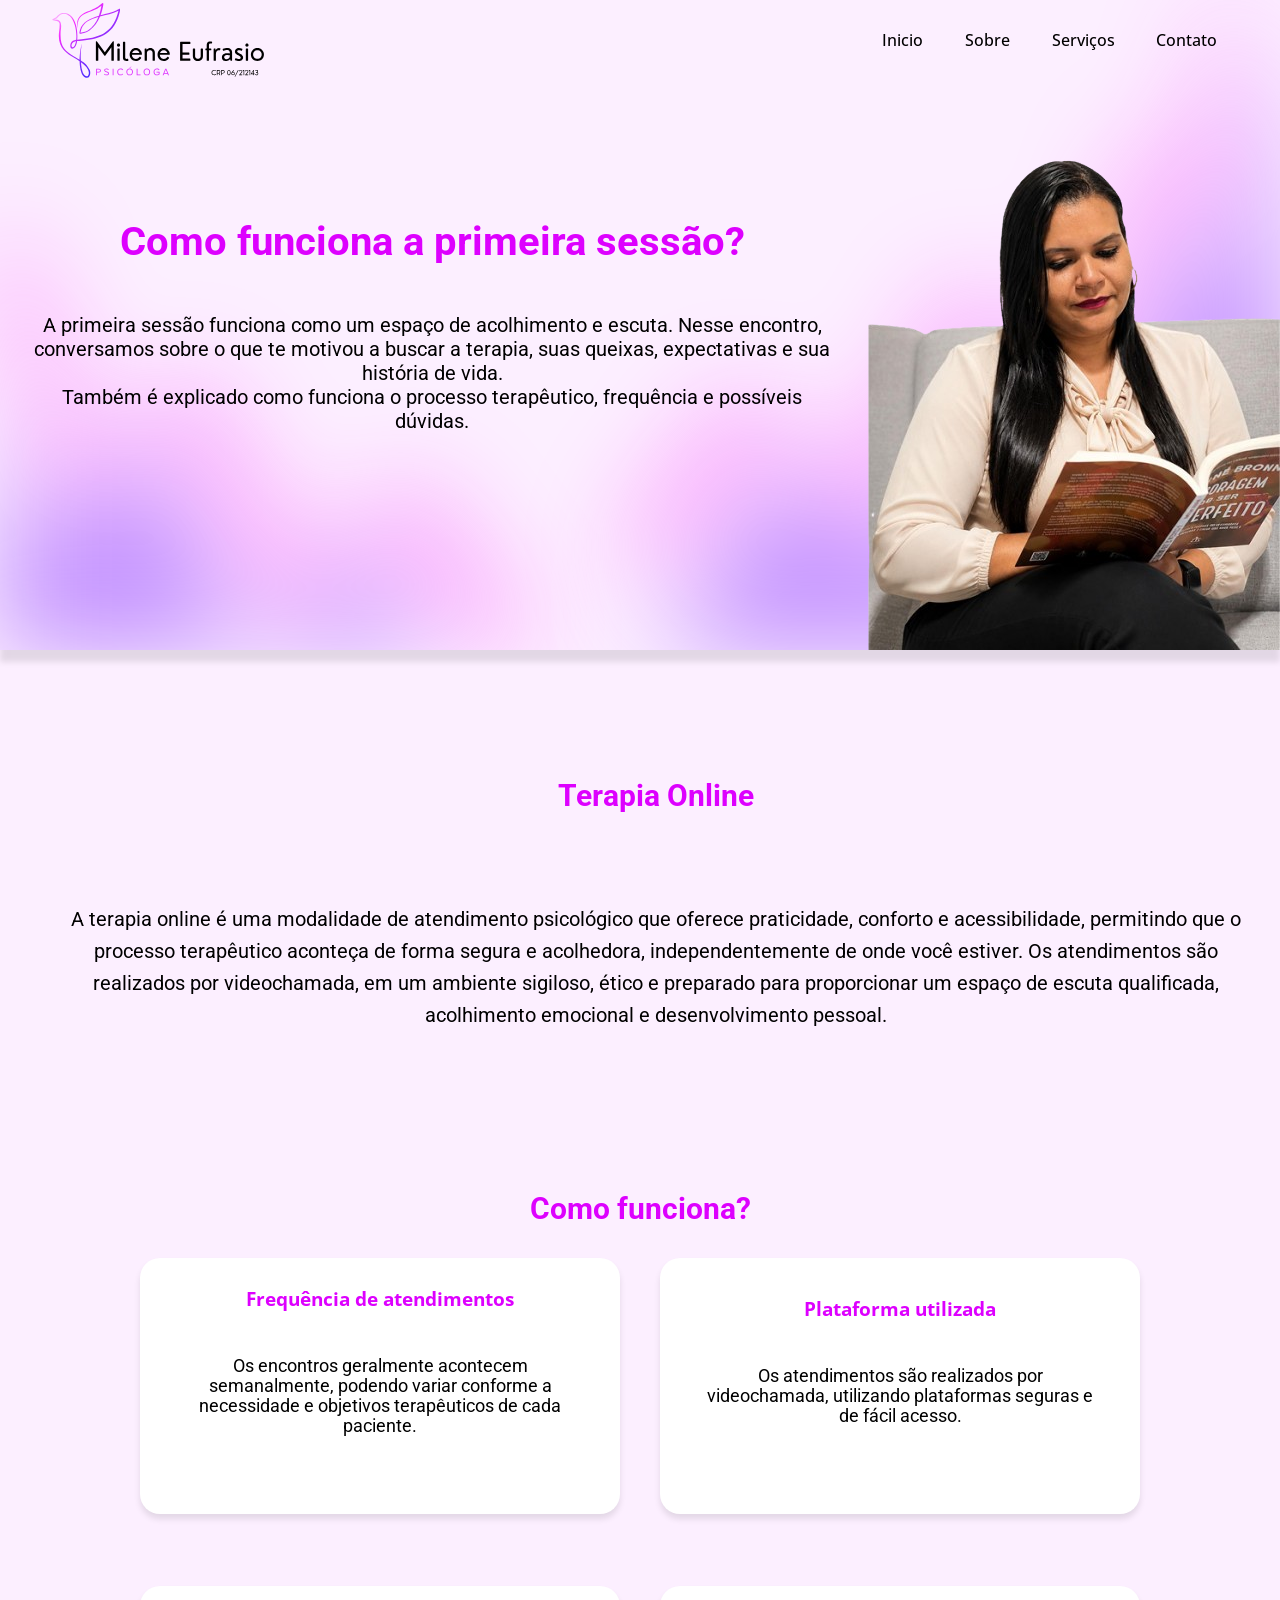
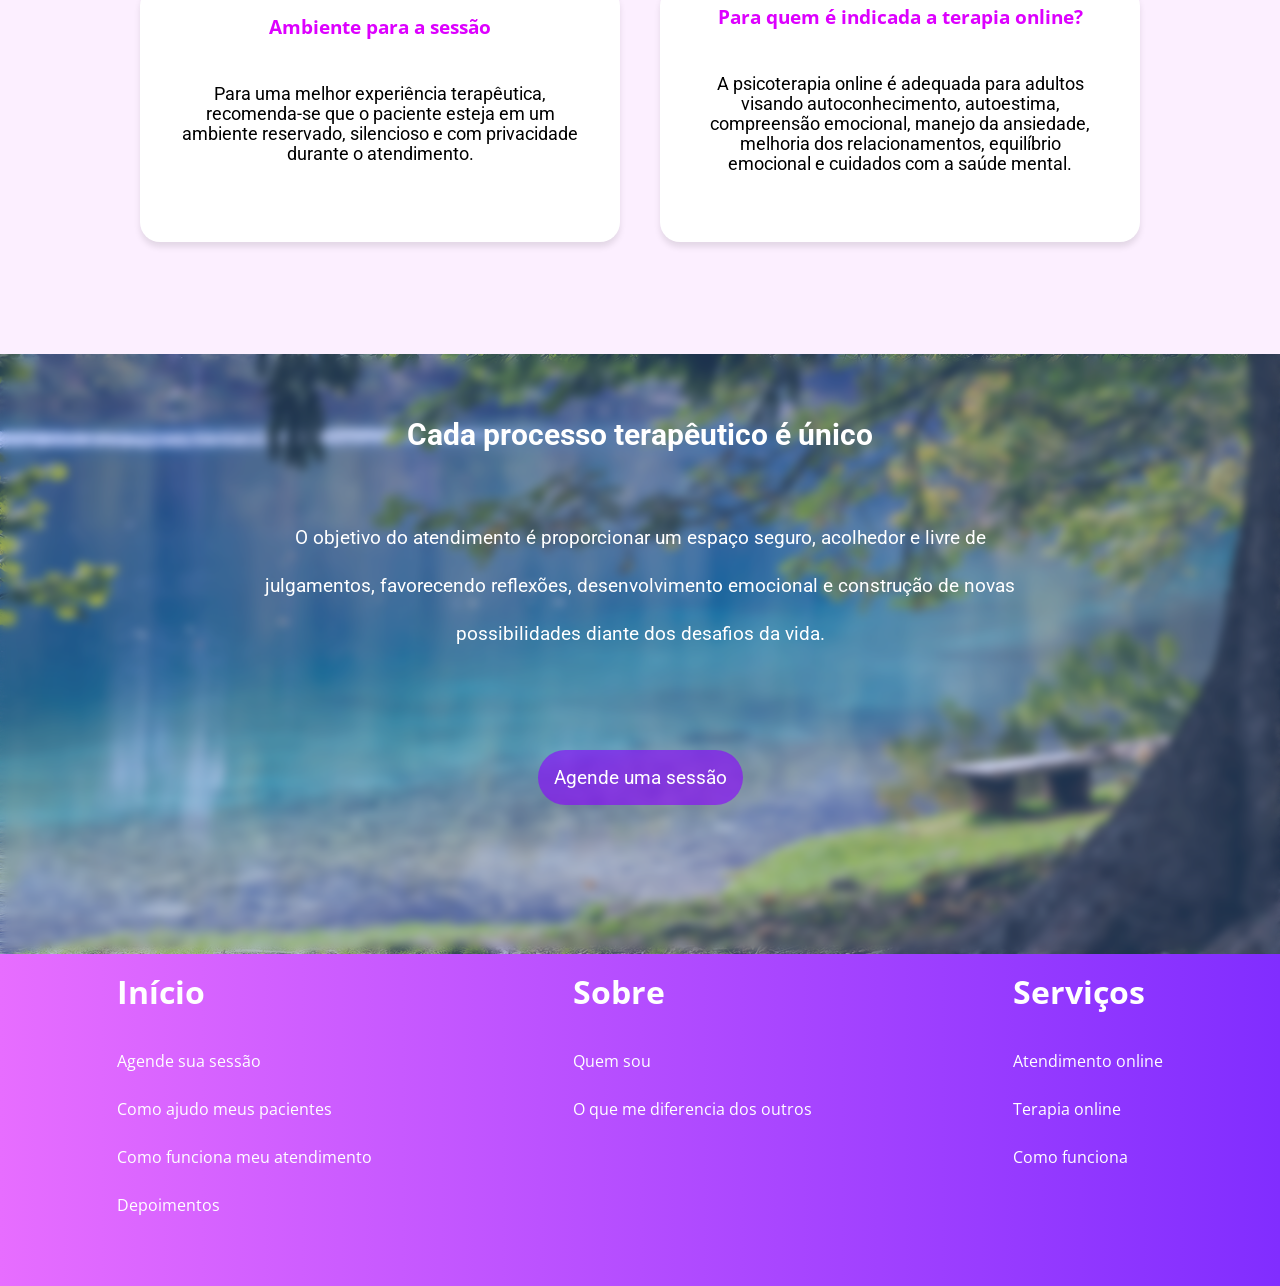
==== commit d75d2d5c: "Add files via upload" ====
--- a/servicos.html
+++ b/servicos.html
@@ -9,22 +9,21 @@
     <link rel="stylesheet" href="assets/css/servicos.css">
 
 </head>
-
-
+ 
 <body>
-    <header class="cabecalho" style="background-color: white;">
+    <header class="cabecalho">
         <nav class="cabecalho__layout">
-            <img src="assets/imgs/logotipo.svg" alt="" class="logotipo">
+            <img src="assets/imgs/logotipo.svg" alt='Imagem de passarinho com o seguinte nome: "Milene Eufrasio".' width="220" height="80">
             <ul class="cabecalho__navegacao">
-                <li><a href="#">Inicio</a></li>
-                <li><a href="#">Sobre</a></li>
-                <li><a href="#">Serviços</a></li>
-                <li><a href="#">Contato</a></li>
+                <li><a href="index.html">Inicio</a></li>
+                <li><a href="sobre.html">Sobre</a></li>
+                <li><a href="servicos.html">Serviços</a></li>
+                <li><a href="contato.html">Contato</a></li>
             </ul>
+            <div class="cabecalho__botao"></div>
         </nav>
-    </header>
+    </header> 
     <main>
-
         <div class="principal">
             <div class="inform">
                 <h1> Como funciona a primeira sessão?</h1>
@@ -148,9 +147,7 @@
     </footer>
     
     
-    
-    
-
+    <script src="assets/js/script.js"></script>
 </body>
 
 </html>
